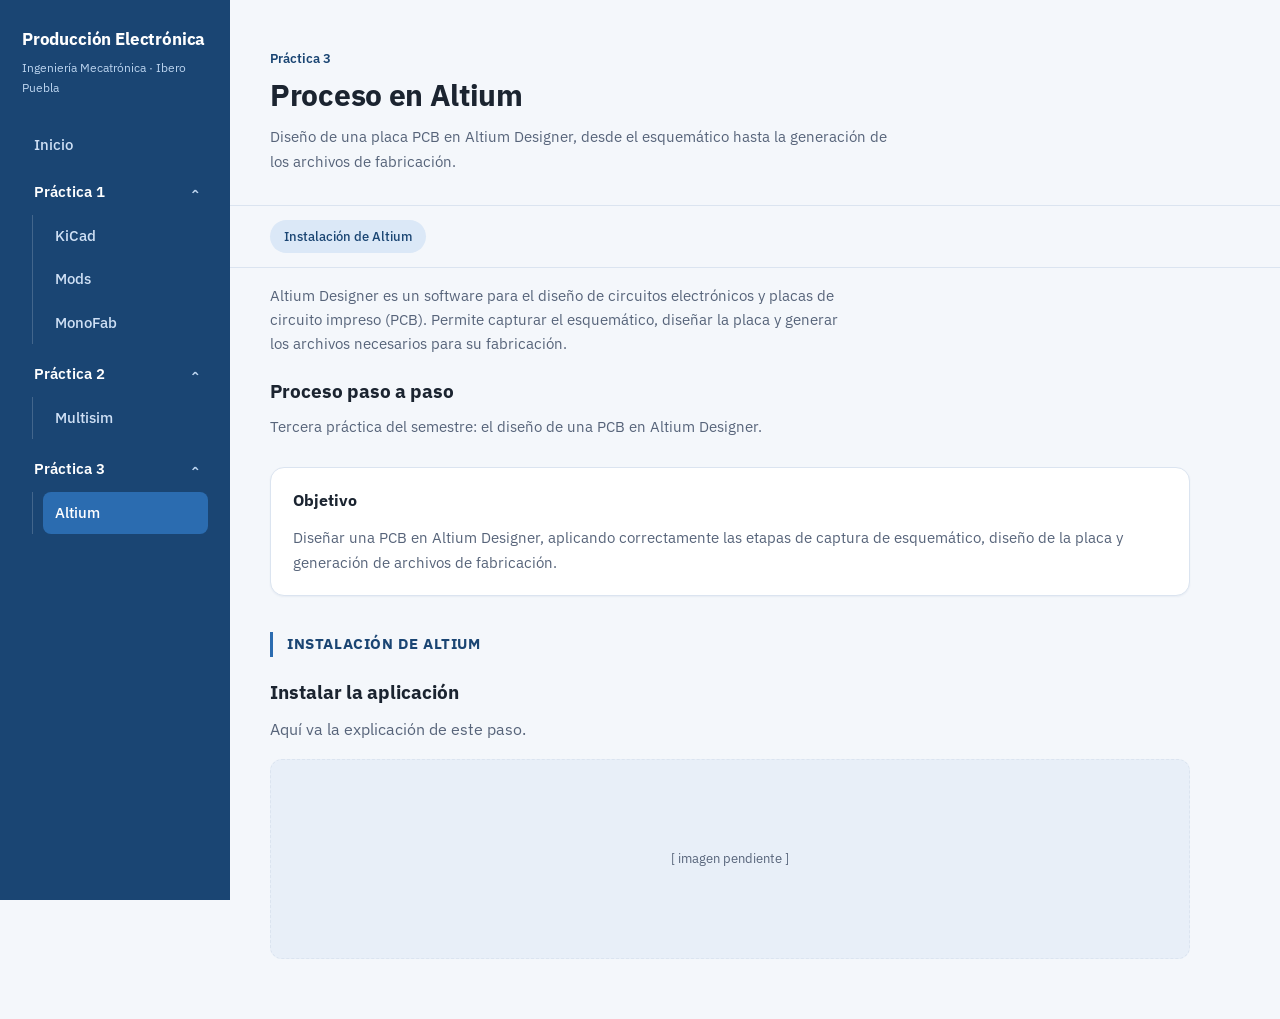
==== altium.html @ ebc39c63 "Add files via upload" ====
<!DOCTYPE html>
<html lang="es">
<head>
<meta charset="UTF-8">
<meta name="viewport" content="width=device-width, initial-scale=1.0">
<title>Altium — Producción Electrónica</title>
<link rel="preconnect" href="https://fonts.googleapis.com">
<link rel="preconnect" href="https://fonts.gstatic.com" crossorigin>
<link href="https://fonts.googleapis.com/css2?family=IBM+Plex+Sans:wght@400;500;600;700&display=swap" rel="stylesheet">
<link rel="stylesheet" href="styles.css">
</head>
<body>

<div class="site-shell">
  <aside class="sidebar">
    <a href="index.html" class="brand">Producción Electrónica</a>
    <span class="brand-sub">Ingeniería Mecatrónica · Ibero Puebla</span>
    <nav>
      <a href="index.html">Inicio</a>
      <details class="sidebar-group" open>
        <summary>Práctica 1</summary>
        <div class="sidebar-subnav">
          <a href="kicad.html">KiCad</a>
          <a href="mods.html">Mods</a>
          <a href="monofab.html">MonoFab</a>
        </div>
      </details>
      <details class="sidebar-group" open>
        <summary>Práctica 2</summary>
        <div class="sidebar-subnav">
          <a href="multisim.html">Multisim</a>
        </div>
      </details>
      <details class="sidebar-group" open>
        <summary>Práctica 3</summary>
        <div class="sidebar-subnav">
          <a href="altium.html" class="active">Altium</a>
        </div>
      </details>
    </nav>
  </aside>

  <div class="site-main">

<div class="tool-page-header">
  <div class="kicker">Práctica 3</div>
  <h1>Proceso en Altium</h1>
  <p>Diseño de una placa PCB en Altium Designer, desde el esquemático hasta la generación de los archivos de fabricación.</p>
</div>

<div class="page-toc">
  <a href="#grp-instalacion-altium">Instalación de Altium</a>
</div>

<div class="tool-page-body">

<p class="stage-intro">Altium Designer es un software para el diseño de circuitos electrónicos y placas de circuito impreso (PCB). Permite capturar el esquemático, diseñar la placa y generar los archivos necesarios para su fabricación.</p>

<div class="process-intro" style="margin-top:8px;">
  <h3>Proceso paso a paso</h3>
  <p>Tercera práctica del semestre: el diseño de una PCB en Altium Designer.</p>
</div>

<div class="ref-card" style="margin-bottom:30px;">
  <h4>Objetivo</h4>
  <p style="margin:0; color:var(--ink-dim); font-size:15px;">Diseñar una PCB en Altium Designer, aplicando correctamente las etapas de captura de esquemático, diseño de la placa y generación de archivos de fabricación.</p>
</div>

<h5 class="step-group-title" id="grp-instalacion-altium">Instalación de Altium</h5>
<ul class="step-list">
            <li id="step-altium-instalar">
              <div class="step-thumb">[ imagen pendiente ]</div>
              <div class="step-text">
                <strong>Instalar la aplicación</strong>
                <span>Aquí va la explicación de este paso.</span>
              </div>
            </li>
</ul>

</div>

  </div>
</div>

</body>
</html>
---- styles.css ----
:root{
    --bg:#f4f7fb;
    --bg-alt:#e8eff8;
    --surface:#ffffff;
    --ink:#1b2430;
    --ink-dim:#57647a;
    --accent:#2b6cb0;
    --accent-deep:#1a4573;
    --accent-dim:#dbe8f7;
    --on-accent:#f3f7fc;
    --border:#dbe4f0;
  }

  *{box-sizing:border-box;}
  html{scroll-behavior:smooth;}

  body{
    margin:0;
    background:var(--bg);
    color:var(--ink);
    font-family:'IBM Plex Sans', sans-serif;
    line-height:1.65;
    font-size:16px;
  }

  a{color:var(--accent);}

  .wrap{
    max-width:1440px;
    margin:0 auto;
    padding:0 24px;
  }

  /* ---------- NAV ---------- */
  header.topbar{
    position:sticky;
    top:0;
    z-index:20;
    background:rgba(26,69,115,0.96);
    backdrop-filter:blur(6px);
  }
  .nav-inner{
    max-width:1440px;
    margin:0 auto;
    padding:18px 24px;
    display:flex;
    align-items:center;
    justify-content:space-between;
    gap:20px;
    flex-wrap:wrap;
  }
  .brand{
    font-weight:600;
    font-size:16px;
    text-decoration:none;
    color:var(--on-accent);
    letter-spacing:-0.01em;
  }
  nav.links{
    display:flex;
    gap:26px;
  }
  nav.links a{
    font-size:14px;
    font-weight:500;
    text-decoration:none;
    color:#cfe0f5;
  }
  nav.links a:hover{color:#ffffff;}

  /* ---------- HERO ---------- */
  .hero{
    padding:72px 0 68px;
    text-align:center;
    background:linear-gradient(160deg, var(--accent-deep), var(--accent) 78%);
    color:var(--on-accent);
    position:relative;
    overflow:hidden;
  }
  .hero::after{
    content:"";
    position:absolute;
    inset:0;
    background-image:radial-gradient(rgba(255,255,255,0.10) 1.5px, transparent 1.5px);
    background-size:26px 26px;
    pointer-events:none;
  }
  .hero .wrap{position:relative;}
  .hero .kicker{
    font-size:13.5px;
    font-weight:600;
    letter-spacing:0.04em;
    color:#bcd8f4;
    margin-bottom:14px;
  }
  h1{
    font-size:clamp(30px,4.2vw,42px);
    font-weight:700;
    line-height:1.2;
    margin:0 0 18px;
    letter-spacing:-0.01em;
    color:var(--on-accent);
  }
  .hero p.lead{
    max-width:56ch;
    margin:0 auto 8px;
    color:#d9e8f8;
    font-size:16.5px;
  }

  /* ---------- SECTION SHELL ---------- */
  section{padding:56px 0;}
  section#materia{background:var(--bg);}
  section#trabajos{background:var(--bg-alt);}
  section#equipo{background:var(--bg);}
  section#ubicacion{background:var(--bg-alt);}

  .section-head{
    margin-bottom:30px;
  }
  .section-head h2{
    font-size:22px;
    font-weight:700;
    margin:0 0 8px;
    letter-spacing:-0.01em;
  }
  .section-head p{
    color:var(--ink-dim);
    margin:0;
    font-size:15px;
    max-width:60ch;
  }

  /* ---------- MATERIA ---------- */
  ul.topics{
    list-style:none;
    margin:0;padding:0;
    display:grid;
    grid-template-columns:1fr 1fr;
    gap:12px 24px;
  }
  ul.topics li{
    display:flex;
    gap:10px;
    font-size:15px;
    align-items:flex-start;
  }
  ul.topics li::before{
    content:"";
    width:6px;height:6px;
    border-radius:50%;
    margin-top:8px;
    background:var(--accent);
    flex:none;
  }
  .tools-row{
    display:flex;
    gap:8px;
    flex-wrap:wrap;
    margin-top:22px;
  }
  .tool-chip{
    font-size:13px;
    font-weight:500;
    color:var(--accent-deep);
    background:var(--accent-dim);
    border-radius:20px;
    padding:6px 14px;
  }

  /* ---------- TRABAJOS ---------- */
  .work-card{
    display:grid;
    grid-template-columns:220px 1fr;
    gap:24px;
    background:var(--surface);
    border:1px solid var(--border);
    border-top:3px solid var(--accent);
    border-radius:14px;
    padding:20px;
    margin-bottom:20px;
    align-items:center;
    box-shadow:0 1px 2px rgba(26,69,115,0.06);
  }
  .work-thumb{
    aspect-ratio:4/3;
    background:var(--accent-dim);
    border-radius:10px;
    display:flex;
    align-items:center;
    justify-content:center;
    color:var(--ink-dim);
    font-size:12.5px;
    text-align:center;
    padding:14px;
  }
  .work-thumb.has-img{
    padding:0;
    overflow:hidden;
  }
  .work-thumb.has-img img{
    width:100%;
    height:100%;
    object-fit:cover;
    display:block;
  }
  .work-body h3{
    font-size:17px;
    font-weight:600;
    margin:0 0 8px;
  }
  .work-body p{
    color:var(--ink-dim);
    margin:0 0 14px;
    font-size:14.5px;
  }
  .status-pill{
    display:inline-block;
    font-size:12px;
    font-weight:600;
    color:var(--accent);
    background:var(--accent-dim);
    border-radius:20px;
    padding:4px 12px;
    margin-bottom:12px;
  }
  .spec-list{
    display:grid;
    grid-template-columns:1fr 1fr;
    gap:6px 18px;
    font-size:13.5px;
    color:var(--ink-dim);
    padding:0;
    margin:0 0 12px;
    list-style:none;
  }
  .spec-list li strong{color:var(--ink); font-weight:600;}
  .next-note{
    font-size:13px;
    color:var(--ink-dim);
    font-style:italic;
  }

  /* ---------- PROCESO PASO A PASO ---------- */
  .process-intro{
    margin:44px 0 28px;
  }
  .process-intro h3{
    font-size:19px;
    font-weight:700;
    margin:0 0 8px;
  }
  .process-intro p{
    color:var(--ink-dim);
    font-size:14.5px;
    margin:0;
    max-width:64ch;
  }
  .ref-tables{
    display:grid;
    grid-template-columns:1fr 1fr;
    gap:20px;
    margin:0 0 44px;
  }
  .ref-card{
    background:var(--surface);
    border:1px solid var(--border);
    border-radius:14px;
    padding:20px 22px;
    box-shadow:0 1px 2px rgba(26,69,115,0.06);
  }
  .ref-card h4{
    font-size:15.5px;
    font-weight:700;
    margin:0 0 12px;
  }
  .ref-table{
    width:100%;
    border-collapse:collapse;
    font-size:13.5px;
  }
  .ref-table td{
    padding:7px 6px;
    border-bottom:1px solid var(--border);
    vertical-align:top;
  }
  .ref-table tr:last-child td{border-bottom:none;}
  .ref-table td:first-child{
    white-space:nowrap;
    width:1%;
    padding-right:14px;
  }
  .ref-table td:first-child kbd.key{margin:0 1px;}
  .ref-num{
    display:inline-block;
    min-width:1.8em;
    text-align:center;
    font-weight:700;
    color:var(--accent-deep);
    background:var(--accent-dim);
    border-radius:20px;
    padding:2px 8px;
    font-size:13px;
  }
  @media (max-width:700px){
    .ref-tables{grid-template-columns:1fr;}
  }
  .spec-strip{
    display:flex;
    gap:10px;
    flex-wrap:wrap;
    margin:18px 0 8px;
  }
  .spec-strip span{
    font-size:12.5px;
    font-weight:500;
    color:var(--accent-deep);
    background:var(--accent-dim);
    border-radius:20px;
    padding:5px 12px;
  }
  .stage{
    background:var(--surface);
    border:1px solid var(--border);
    border-radius:14px;
    margin-bottom:20px;
    box-shadow:0 1px 2px rgba(26,69,115,0.06);
    overflow:hidden;
  }

  /* ---------- ÍNDICE STICKY ---------- */
  .process-layout{
    display:flex;
    align-items:flex-start;
    gap:32px;
  }
  .process-toc{
    flex:0 0 232px;
    position:sticky;
    top:86px;
    max-height:calc(100vh - 106px);
    overflow-y:auto;
    display:flex;
    flex-direction:column;
    padding:18px 16px;
    background:var(--surface);
    border:1px solid var(--border);
    border-radius:12px;
    box-shadow:0 1px 2px rgba(26,69,115,0.06);
  }
  .process-toc-title{
    font-size:12px;
    font-weight:700;
    letter-spacing:0.06em;
    text-transform:uppercase;
    color:var(--ink-dim);
    margin-bottom:10px;
  }
  .process-toc a{
    text-decoration:none;
    font-size:13.5px;
    line-height:1.4;
    padding:6px 0;
    border-radius:6px;
  }
  .process-toc a.toc-stage{
    color:var(--accent-deep);
    font-weight:700;
    margin-top:10px;
  }
  .process-toc a.toc-stage:first-child{margin-top:0;}
  .process-toc a.toc-sub{
    color:var(--ink-dim);
    padding-left:14px;
    border-left:2px solid var(--border);
    font-weight:500;
  }
  .process-toc a.toc-sub:hover,
  .process-toc a.toc-stage:hover{
    color:var(--accent);
  }
  .process-main{
    flex:1;
    min-width:0;
  }
  .step-group-title{scroll-margin-top:86px;}
  .stage-summary{scroll-margin-top:86px;}
  @media (max-width:980px){
    .process-layout{flex-direction:column;}
    .process-toc{
      position:static;
      width:100%;
      flex:none;
      max-height:none;
      flex-direction:row;
      flex-wrap:wrap;
      gap:4px 14px;
      align-items:center;
    }
    .process-toc-title{width:100%;}
    .process-toc a.toc-sub{
      border-left:none;
      padding-left:0;
    }
  }
  .stage-summary{
    list-style:none;
    cursor:pointer;
    display:flex;
    align-items:center;
    gap:18px;
    padding:28px 30px;
  }
  .stage-summary::-webkit-details-marker{display:none;}
  .stage-intro{
    color:var(--ink-dim);
    font-size:14.5px;
    margin:0 0 20px;
    max-width:64ch;
  }
  .stage-intro a{
    color:var(--accent-deep);
    font-weight:500;
  }
  .stage-num{
    flex:none;
    width:48px;height:48px;
    border-radius:50%;
    background:var(--accent);
    color:var(--on-accent);
    font-weight:700;
    font-size:19px;
    display:flex;align-items:center;justify-content:center;
  }
  .stage-summary h4{
    font-size:30px;
    font-weight:700;
    margin:0;
    flex:1;
  }
  .stage-chevron{
    flex:none;
    font-size:24px;
    color:var(--accent);
    transform:rotate(90deg);
    transition:transform .18s ease;
  }
  .stage[open] .stage-chevron{transform:rotate(-90deg);}
  .stage-body{
    padding:0 30px 30px;
    border-top:1px solid var(--border);
    padding-top:26px;
  }
  .step-list{
    list-style:none;
    margin:0;padding:0;
    display:flex;
    flex-direction:column;
    gap:40px;
  }
  .step-list li{
    display:flex;
    flex-direction:column;
    gap:18px;
  }
  .step-list li .step-thumb{order:2;}
  .step-list li .step-text{order:1;}
  .step-thumb{
    background:var(--bg-alt);
    border:1px dashed var(--border);
    border-radius:12px;
    display:flex;
    align-items:center;
    justify-content:center;
    color:var(--ink-dim);
    font-size:13px;
    text-align:center;
    padding:24px;
    line-height:1.3;
    min-height:200px;
  }
  .step-thumb.has-img{
    border-style:solid;
    background:#fff;
    padding:0;
    overflow:hidden;
  }
  .step-thumb.has-img a{
    display:block;
    width:100%;
  }
  .step-thumb.has-img img{
    width:100%;
    height:auto;
    max-height:min(900px, 85vh);
    object-fit:contain;
    display:block;
    margin:0 auto;
    background:#fff;
  }
  .step-text{
    max-width:78ch;
  }
  .step-link-callout{
    display:inline-block;
    margin-bottom:14px;
    padding:12px 18px;
    background:var(--accent-dim);
    border:1px solid var(--accent);
    border-radius:8px;
    color:var(--accent-deep);
    font-weight:600;
    font-size:15px;
    text-decoration:none;
    word-break:break-word;
  }
  .step-link-callout:hover{
    background:var(--accent);
    color:#fff;
  }
  kbd.key{
    display:inline-block;
    min-width:20px;
    padding:2px 7px;
    margin:0 1px;
    background:var(--surface);
    border:1px solid var(--accent);
    border-bottom:2px solid var(--accent);
    border-radius:5px;
    color:var(--accent-deep);
    font-family:'IBM Plex Sans', sans-serif;
    font-weight:600;
    font-size:13px;
    text-align:center;
    line-height:1.6;
  }
  .step-text strong{
    display:block;
    font-size:19px;
    font-weight:700;
    margin-bottom:8px;
  }
  .step-text span{
    font-size:15.5px;
    color:var(--ink-dim);
    line-height:1.6;
    display:block;
  }
  .step-text span + span{
    margin-top:10px;
  }
  .step-group-title{
    font-size:15px;
    font-weight:700;
    color:var(--accent-deep);
    text-transform:uppercase;
    letter-spacing:0.04em;
    margin:0 0 20px;
    padding-left:14px;
    border-left:3px solid var(--accent);
  }
  .step-group-title:not(:first-child){
    margin-top:36px;
  }
  .step-list li.pair{
    display:flex;
    flex-direction:column;
    gap:18px;
  }
  .step-list li.pair .step-text{order:1;}
  .step-list li.pair .step-thumb-row{order:2;}
  .step-thumb-row{
    display:flex;
    flex-direction:column;
    gap:16px;
  }
  .step-thumb-row .step-thumb{
    flex:1;
    min-height:280px;
  }

  /* ---------- ACORDEÓN DE PRÁCTICAS ---------- */
  .accordion{
    background:var(--surface);
    border:1px solid var(--border);
    border-top:3px solid var(--accent);
    border-radius:14px;
    margin-bottom:18px;
    box-shadow:0 1px 2px rgba(26,69,115,0.06);
  }
  .accordion summary{
    list-style:none;
    cursor:pointer;
    padding:20px 24px;
    display:flex;
    align-items:center;
    justify-content:space-between;
    gap:16px;
  }
  .accordion summary::-webkit-details-marker{display:none;}
  .accordion-title{
    display:flex;
    align-items:center;
    gap:14px;
    flex-wrap:wrap;
  }
  .accordion-title h3{
    font-size:17px;
    font-weight:600;
    margin:0;
  }
  .accordion-chevron{
    flex:none;
    font-size:20px;
    color:var(--accent);
    transform:rotate(90deg);
    transition:transform .18s ease;
  }
  .accordion[open] .accordion-chevron{transform:rotate(-90deg);}
  .accordion-body{
    padding:0 24px 26px;
  }
  .accordion-body .work-thumb{
    margin-bottom:18px;
  }

  /* ---------- EQUIPO ---------- */
  .team-grid{
    display:grid;
    grid-template-columns:1fr 1fr;
    gap:20px;
  }
  .person{
    background:var(--surface);
    border:1px solid var(--border);
    border-radius:14px;
    padding:22px;
    text-align:center;
    box-shadow:0 1px 2px rgba(26,69,115,0.06);
  }
  .avatar{
    width:64px;height:64px;
    border-radius:50%;
    background:var(--accent);
    display:flex;align-items:center;justify-content:center;
    font-size:18px;
    font-weight:600;
    color:var(--on-accent);
    margin:0 auto 14px;
  }
  .person h3{
    font-size:16px;
    font-weight:600;
    margin:0 0 6px;
  }
  .person a{
    font-size:13.5px;
    text-decoration:none;
    color:var(--accent-deep);
    font-weight:500;
  }
  .person a:hover{text-decoration:underline;}
  .person-role{
    display:block;
    margin-top:6px;
    font-size:13px;
    color:var(--ink-dim);
  }

  /* ---------- UBICACIÓN ---------- */
  .map-frame{
    border:1px solid var(--border);
    border-top:3px solid var(--accent);
    border-radius:14px;
    overflow:hidden;
    box-shadow:0 1px 2px rgba(26,69,115,0.06);
  }
  .map-frame iframe{
    width:100%;
    height:320px;
    border:0;
    display:block;
  }
  .loc-caption{
    margin-top:12px;
    font-size:13.5px;
    color:var(--ink-dim);
  }

  footer{
    padding:28px 0 36px;
    text-align:center;
    font-size:13px;
    color:var(--on-accent);
    background:var(--accent-deep);
  }

  @media (max-width: 680px){
    .work-card{grid-template-columns:1fr;}
    ul.topics{grid-template-columns:1fr;}
    .team-grid{grid-template-columns:1fr;}
    nav.links{gap:16px;}
    .spec-list{grid-template-columns:1fr;}
  }

  @media (prefers-reduced-motion: reduce){
    html{scroll-behavior:auto;}
  }


  /* ---------- SIDEBAR (menú lateral por página) ---------- */
  .site-shell{
    display:flex;
    align-items:flex-start;
    min-height:100vh;
  }
  .sidebar{
    width:230px;
    flex:none;
    background:var(--accent-deep);
    color:#eaf1fb;
    padding:28px 22px;
    position:sticky;
    top:0;
    height:100vh;
    overflow-y:auto;
  }
  .sidebar .brand{
    display:block;
    font-weight:700;
    font-size:17px;
    color:#fff;
    text-decoration:none;
    margin-bottom:8px;
    letter-spacing:-0.01em;
    line-height:1.3;
  }
  .sidebar .brand-sub{
    display:block;
    font-size:12px;
    color:#bcd4ef;
    margin-bottom:26px;
  }
  .sidebar nav{
    display:flex;
    flex-direction:column;
    gap:3px;
  }
  .sidebar nav a{
    color:#cfe0f5;
    text-decoration:none;
    font-size:14.5px;
    font-weight:500;
    padding:9px 12px;
    border-radius:8px;
  }
  .sidebar nav a:hover{background:rgba(255,255,255,0.08); color:#fff;}
  .sidebar nav a.active{background:var(--accent); color:#fff;}
  .sidebar-group{
    margin-top:2px;
  }
  .sidebar-group summary{
    list-style:none;
    cursor:pointer;
    display:flex;
    align-items:center;
    justify-content:space-between;
    font-size:14.5px;
    font-weight:600;
    color:#fff;
    padding:9px 12px;
    border-radius:8px;
  }
  .sidebar-group summary::-webkit-details-marker{display:none;}
  .sidebar-group summary:hover{background:rgba(255,255,255,0.08);}
  .sidebar-group summary::after{
    content:"›";
    transform:rotate(90deg);
    transition:transform .15s ease;
    color:#bcd4ef;
  }
  .sidebar-group[open] summary::after{transform:rotate(-90deg);}
  .sidebar-subnav{
    display:flex;
    flex-direction:column;
    gap:2px;
    margin:2px 0 4px 10px;
    padding-left:10px;
    border-left:1px solid rgba(255,255,255,0.18);
  }
  .sidebar-subnav a{
    color:#cfe0f5;
    text-decoration:none;
    font-size:13.5px;
    font-weight:500;
    padding:7px 10px;
    border-radius:8px;
  }
  .sidebar-subnav a:hover{background:rgba(255,255,255,0.08); color:#fff;}
  .sidebar-subnav a.active{background:var(--accent); color:#fff;}
  .sidebar-group-disabled{
    font-size:14.5px;
    font-weight:600;
    color:#7f9ec3;
    padding:9px 12px;
  }
  .site-main{
    flex:1;
    min-width:0;
  }
  .tool-page-header{
    padding:48px 40px 6px;
    border-bottom:1px solid var(--border);
  }
  .tool-page-header .kicker{
    font-size:13px;
    font-weight:600;
    color:var(--accent-deep);
    margin-bottom:8px;
  }
  .tool-page-header h1{
    font-size:30px;
    margin:0 0 12px;
    letter-spacing:-0.01em;
    color:var(--ink);
  }
  .tool-page-header p{
    color:var(--ink-dim);
    font-size:15px;
    max-width:70ch;
    margin:0 0 24px;
  }
  .page-toc{
    position:-webkit-sticky;
    position:sticky;
    top:0;
    z-index:5;
    display:flex;
    flex-wrap:wrap;
    gap:8px;
    margin:0 0 8px;
    padding:14px 40px;
    background:var(--bg);
    border-bottom:1px solid var(--border);
  }
  .page-toc a{
    font-size:13px;
    font-weight:500;
    color:var(--accent-deep);
    background:var(--accent-dim);
    border-radius:20px;
    padding:6px 14px;
    text-decoration:none;
  }
  .page-toc a:hover{background:var(--accent); color:#fff;}
  .tool-page-body{
    padding:8px 40px 60px;
    max-width:1000px;
  }
  @media (max-width:900px){
    .site-shell{flex-direction:column;}
    .sidebar{
      width:100%;
      height:auto;
      position:static;
      padding:16px 20px;
    }
    .sidebar nav{flex-direction:row; flex-wrap:wrap;}
    .tool-page-header{padding:28px 20px 6px;}
    .tool-page-body{padding:8px 20px 40px;}
    .page-toc{margin:0 0 8px; padding:12px 20px;}
  }
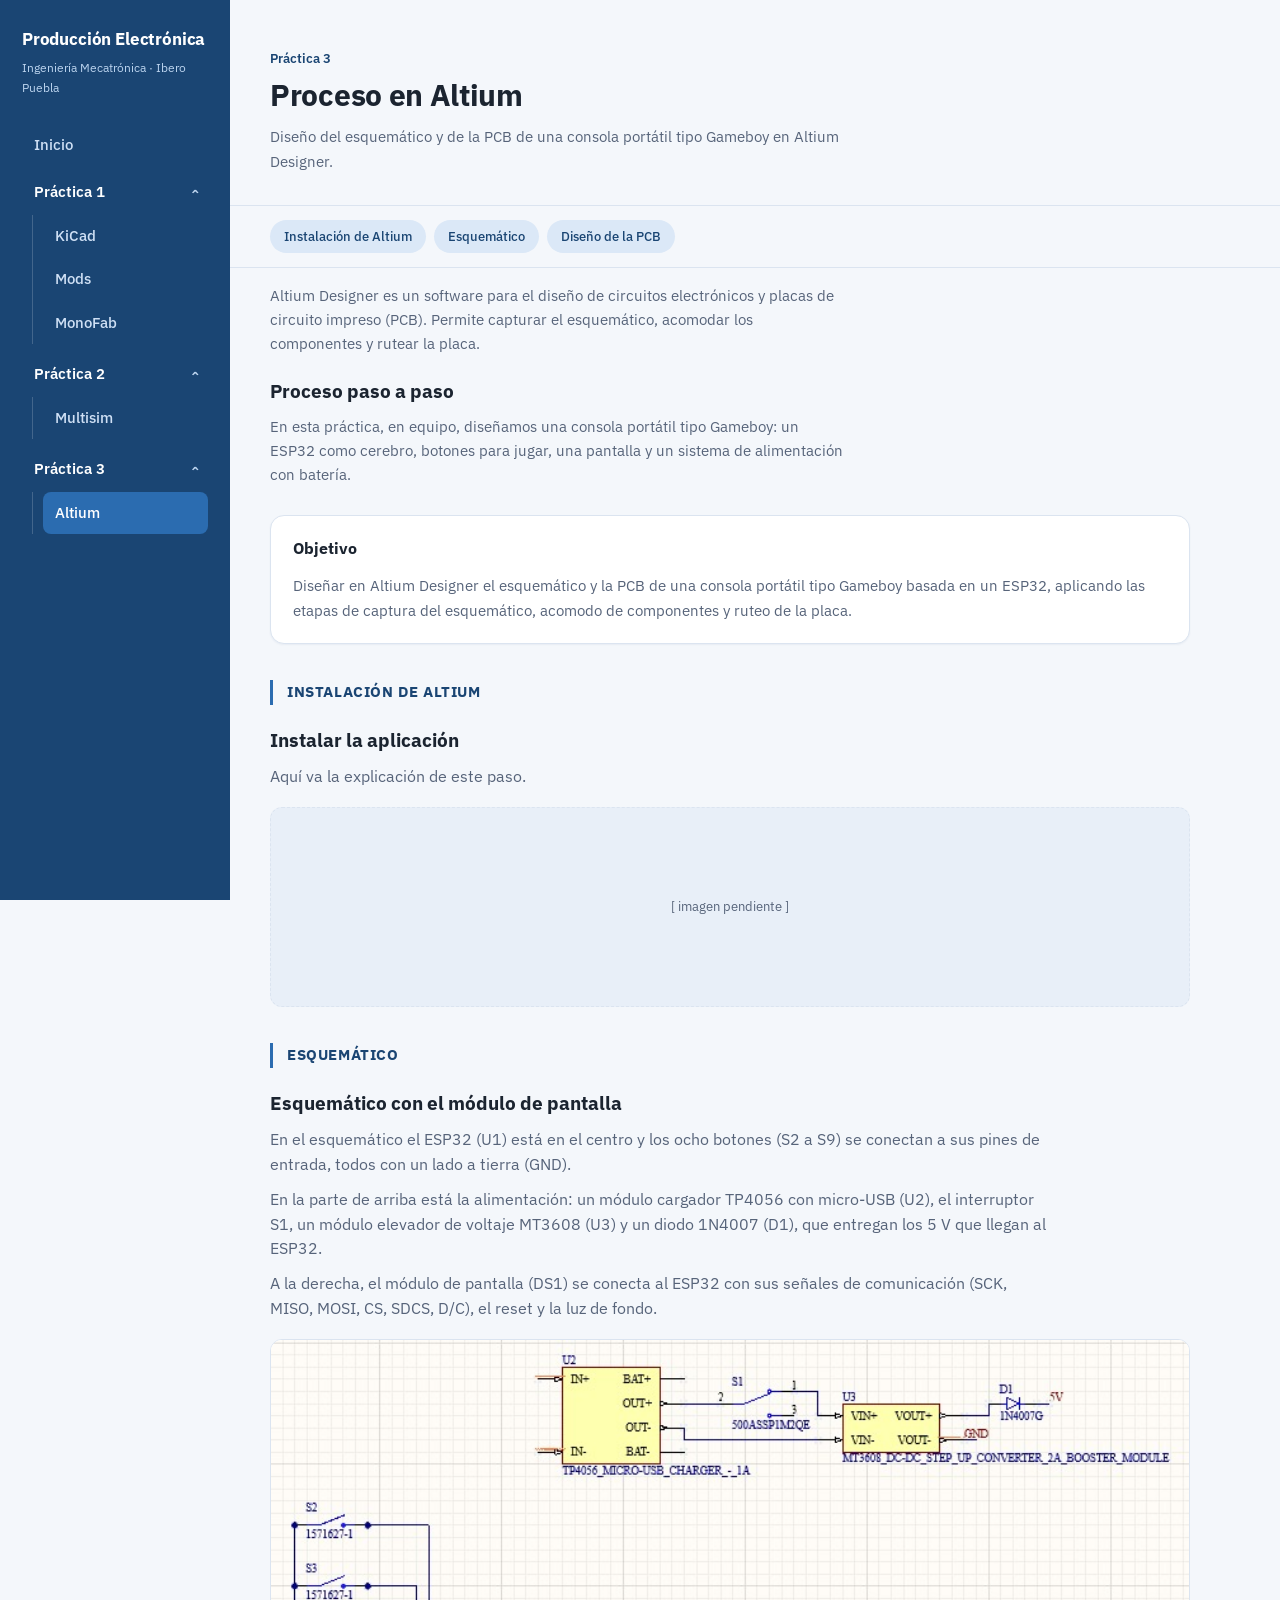
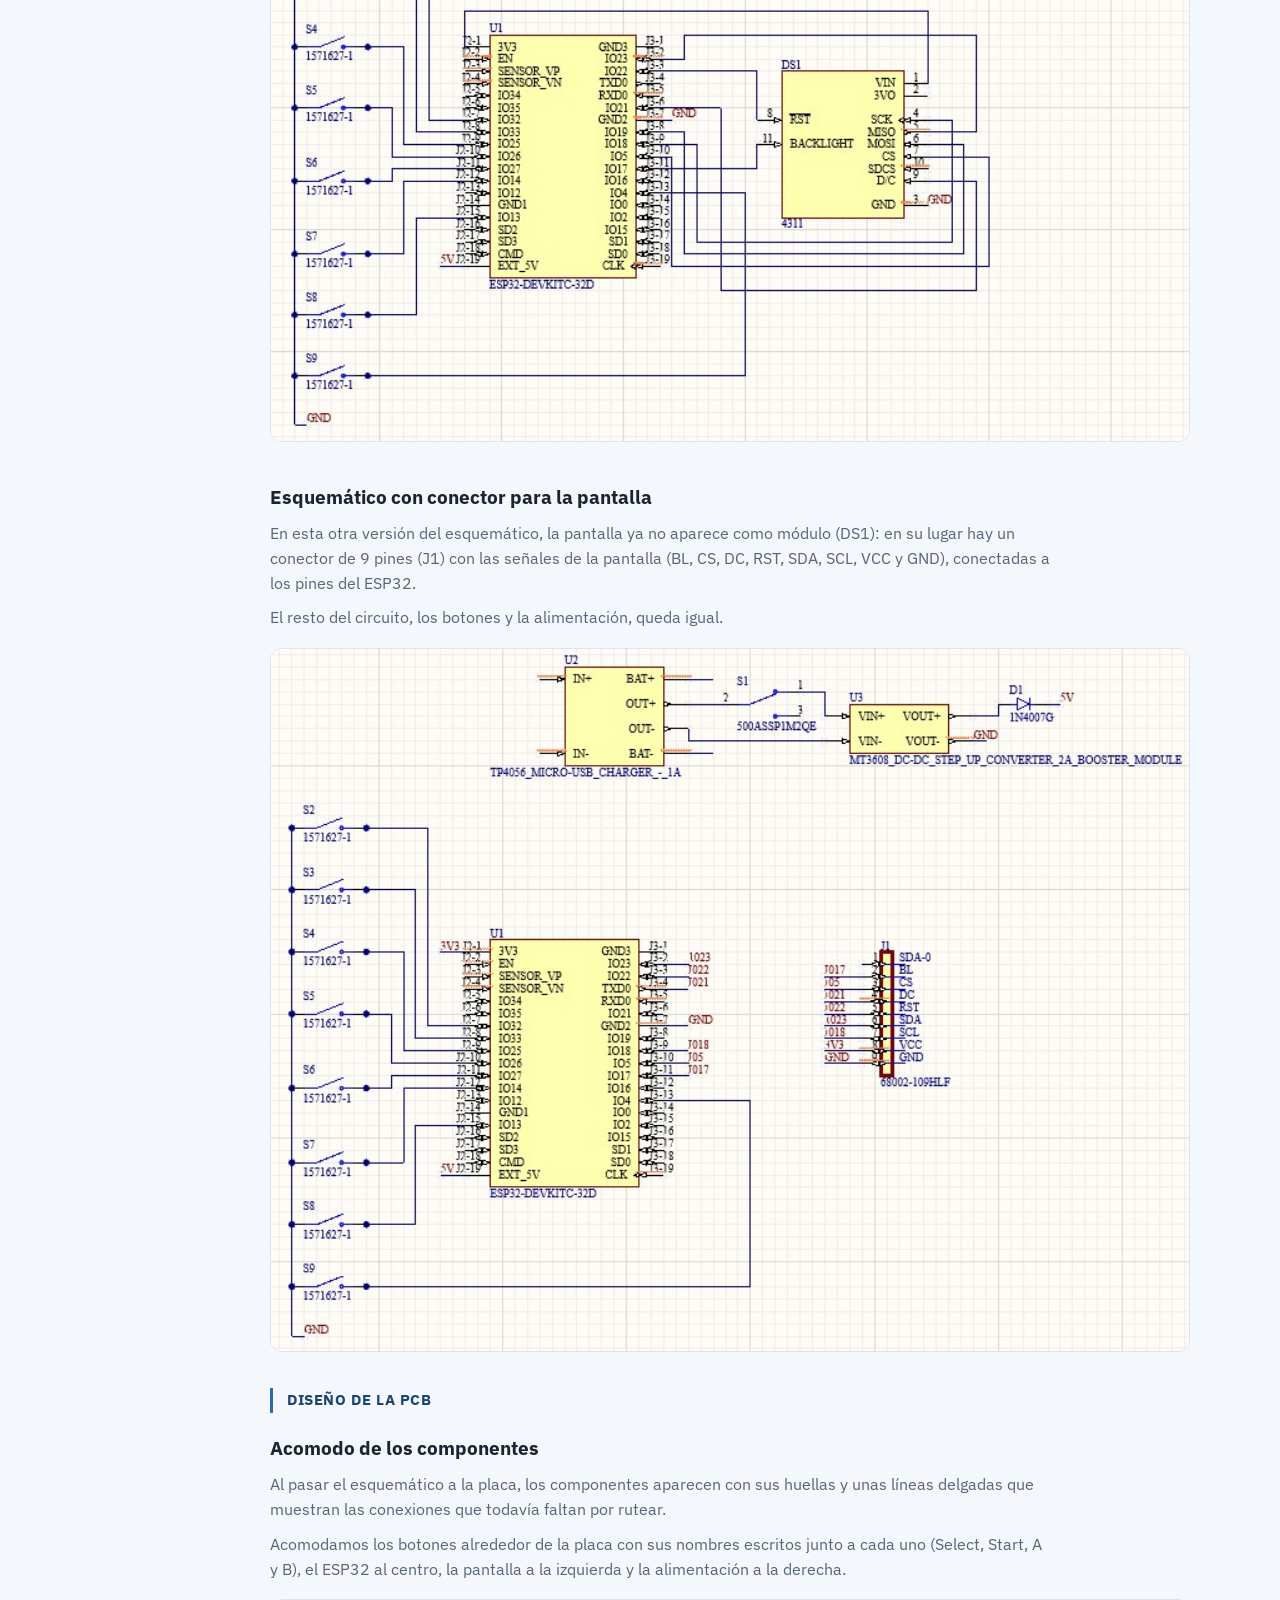
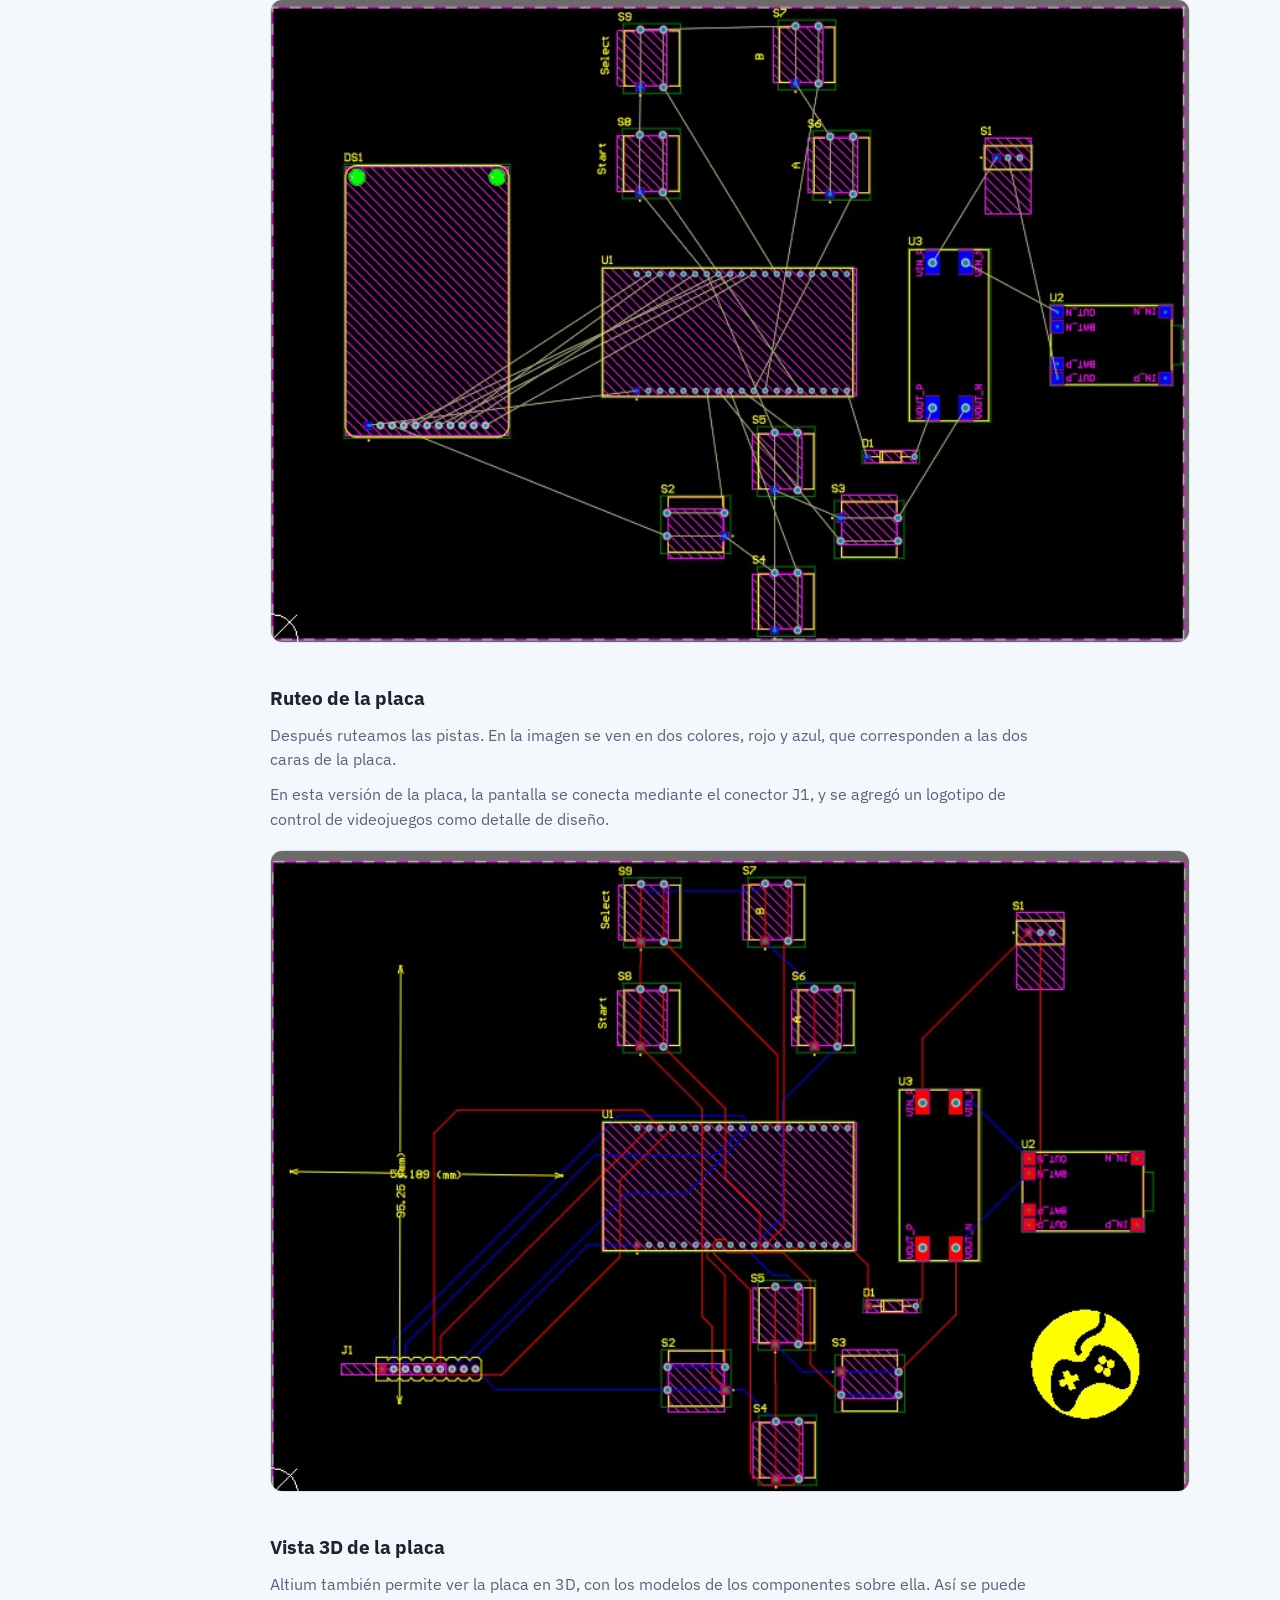
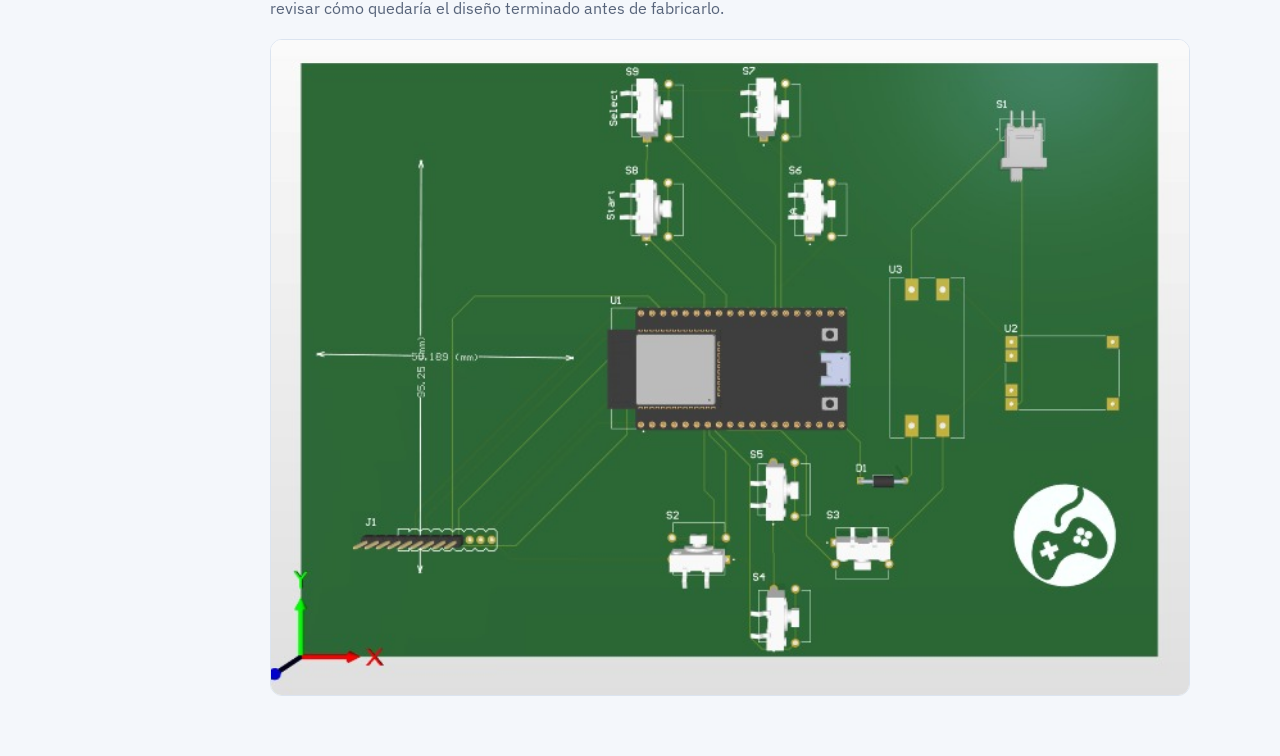
==== commit 477fe0d9: "Update altium.html" ====
--- a/altium.html
+++ b/altium.html
@@ -45,25 +45,27 @@
 <div class="tool-page-header">
   <div class="kicker">Práctica 3</div>
   <h1>Proceso en Altium</h1>
-  <p>Diseño de una placa PCB en Altium Designer, desde el esquemático hasta la generación de los archivos de fabricación.</p>
+  <p>Diseño del esquemático y de la PCB de una consola portátil tipo Gameboy en Altium Designer.</p>
 </div>
 
 <div class="page-toc">
   <a href="#grp-instalacion-altium">Instalación de Altium</a>
+  <a href="#grp-altium-esquematico">Esquemático</a>
+  <a href="#grp-altium-pcb">Diseño de la PCB</a>
 </div>
 
 <div class="tool-page-body">
 
-<p class="stage-intro">Altium Designer es un software para el diseño de circuitos electrónicos y placas de circuito impreso (PCB). Permite capturar el esquemático, diseñar la placa y generar los archivos necesarios para su fabricación.</p>
+<p class="stage-intro">Altium Designer es un software para el diseño de circuitos electrónicos y placas de circuito impreso (PCB). Permite capturar el esquemático, acomodar los componentes y rutear la placa.</p>
 
 <div class="process-intro" style="margin-top:8px;">
   <h3>Proceso paso a paso</h3>
-  <p>Tercera práctica del semestre: el diseño de una PCB en Altium Designer.</p>
+  <p>En esta práctica, en equipo, diseñamos una consola portátil tipo Gameboy: un ESP32 como cerebro, botones para jugar, una pantalla y un sistema de alimentación con batería.</p>
 </div>
 
 <div class="ref-card" style="margin-bottom:30px;">
   <h4>Objetivo</h4>
-  <p style="margin:0; color:var(--ink-dim); font-size:15px;">Diseñar una PCB en Altium Designer, aplicando correctamente las etapas de captura de esquemático, diseño de la placa y generación de archivos de fabricación.</p>
+  <p style="margin:0; color:var(--ink-dim); font-size:15px;">Diseñar en Altium Designer el esquemático y la PCB de una consola portátil tipo Gameboy basada en un ESP32, aplicando las etapas de captura del esquemático, acomodo de componentes y ruteo de la placa.</p>
 </div>
 
 <h5 class="step-group-title" id="grp-instalacion-altium">Instalación de Altium</h5>
@@ -77,6 +79,54 @@
             </li>
 </ul>
 
+<h5 class="step-group-title" id="grp-altium-esquematico">Esquemático</h5>
+<ul class="step-list">
+            <li id="step-altium-esquematico-pantalla">
+              <div class="step-thumb has-img"><a href="images/altium-esquematico-pantalla.jpeg" target="_blank"><img src="images/altium-esquematico-pantalla.jpeg" alt="Esquemático en Altium con el ESP32, los botones, el sistema de alimentación y el módulo de pantalla DS1"></a></div>
+              <div class="step-text">
+                <strong>Esquemático con el módulo de pantalla</strong>
+                <span>En el esquemático el ESP32 (U1) está en el centro y los ocho botones (S2 a S9) se conectan a sus pines de entrada, todos con un lado a tierra (GND).</span>
+                <span>En la parte de arriba está la alimentación: un módulo cargador TP4056 con micro-USB (U2), el interruptor S1, un módulo elevador de voltaje MT3608 (U3) y un diodo 1N4007 (D1), que entregan los 5 V que llegan al ESP32.</span>
+                <span>A la derecha, el módulo de pantalla (DS1) se conecta al ESP32 con sus señales de comunicación (SCK, MISO, MOSI, CS, SDCS, D/C), el reset y la luz de fondo.</span>
+              </div>
+            </li>
+            <li id="step-altium-esquematico-conector">
+              <div class="step-thumb has-img"><a href="images/altium-esquematico-conector.jpeg" target="_blank"><img src="images/altium-esquematico-conector.jpeg" alt="Esquemático en Altium donde la pantalla se conecta mediante el conector J1 de 9 pines"></a></div>
+              <div class="step-text">
+                <strong>Esquemático con conector para la pantalla</strong>
+                <span>En esta otra versión del esquemático, la pantalla ya no aparece como módulo (DS1): en su lugar hay un conector de 9 pines (J1) con las señales de la pantalla (BL, CS, DC, RST, SDA, SCL, VCC y GND), conectadas a los pines del ESP32.</span>
+                <span>El resto del circuito, los botones y la alimentación, queda igual.</span>
+              </div>
+            </li>
+</ul>
+
+<h5 class="step-group-title" id="grp-altium-pcb">Diseño de la PCB</h5>
+<ul class="step-list">
+            <li id="step-altium-pcb-sin-rutear">
+              <div class="step-thumb has-img"><a href="images/altium-pcb-sin-rutear.jpeg" target="_blank"><img src="images/altium-pcb-sin-rutear.jpeg" alt="Editor de PCB de Altium con los componentes acomodados y las conexiones pendientes por rutear"></a></div>
+              <div class="step-text">
+                <strong>Acomodo de los componentes</strong>
+                <span>Al pasar el esquemático a la placa, los componentes aparecen con sus huellas y unas líneas delgadas que muestran las conexiones que todavía faltan por rutear.</span>
+                <span>Acomodamos los botones alrededor de la placa con sus nombres escritos junto a cada uno (Select, Start, A y B), el ESP32 al centro, la pantalla a la izquierda y la alimentación a la derecha.</span>
+              </div>
+            </li>
+            <li id="step-altium-pcb-ruteada">
+              <div class="step-thumb has-img"><a href="images/altium-pcb-ruteada.jpeg" target="_blank"><img src="images/altium-pcb-ruteada.jpeg" alt="PCB ruteada en Altium con pistas en rojo y azul, el conector J1 y un logotipo de control de videojuegos"></a></div>
+              <div class="step-text">
+                <strong>Ruteo de la placa</strong>
+                <span>Después ruteamos las pistas. En la imagen se ven en dos colores, rojo y azul, que corresponden a las dos caras de la placa.</span>
+                <span>En esta versión de la placa, la pantalla se conecta mediante el conector J1, y se agregó un logotipo de control de videojuegos como detalle de diseño.</span>
+              </div>
+            </li>
+            <li id="step-altium-pcb-3d">
+              <div class="step-thumb has-img"><a href="images/altium-pcb-3d.jpeg" target="_blank"><img src="images/altium-pcb-3d.jpeg" alt="Vista 3D de la PCB de la consola con el ESP32, los botones, el conector J1 y el logotipo"></a></div>
+              <div class="step-text">
+                <strong>Vista 3D de la placa</strong>
+                <span>Altium también permite ver la placa en 3D, con los modelos de los componentes sobre ella. Así se puede revisar cómo quedaría el diseño terminado antes de fabricarlo.</span>
+              </div>
+            </li>
+</ul>
+
 </div>
 
   </div>
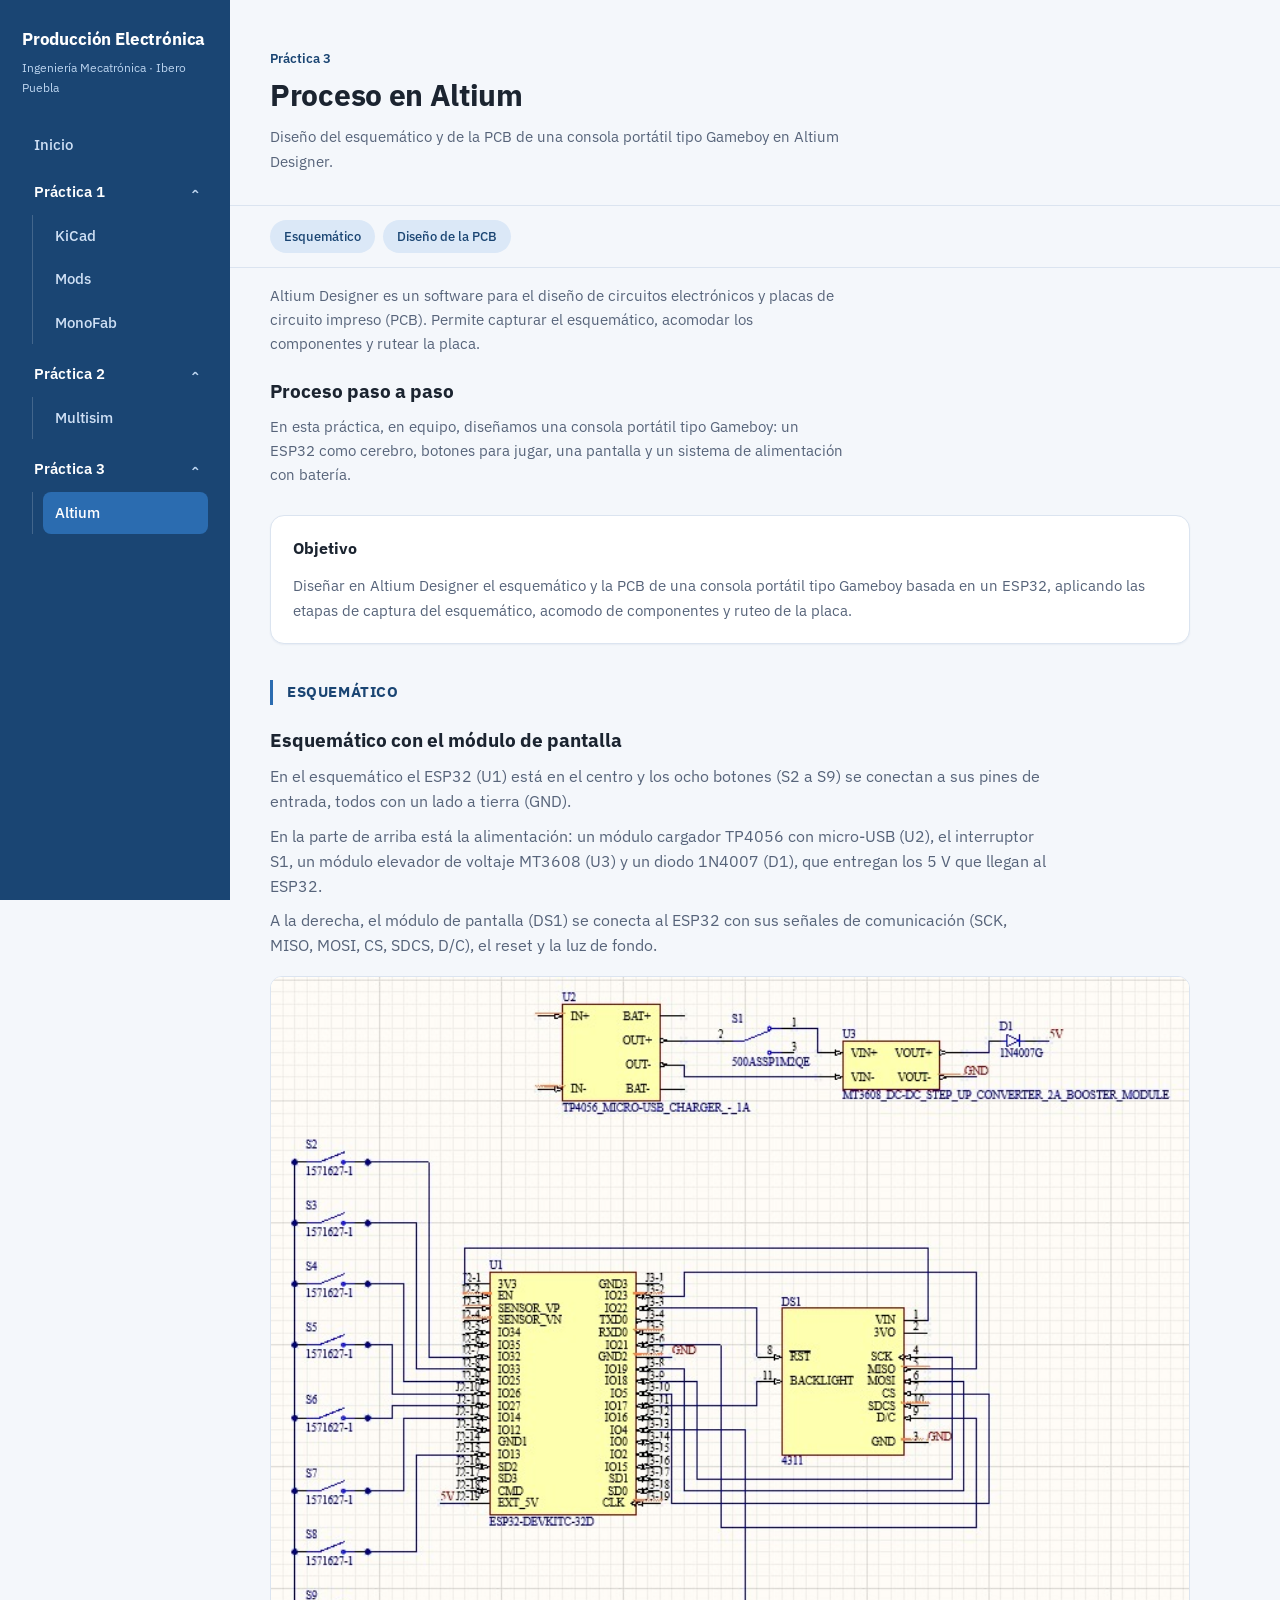
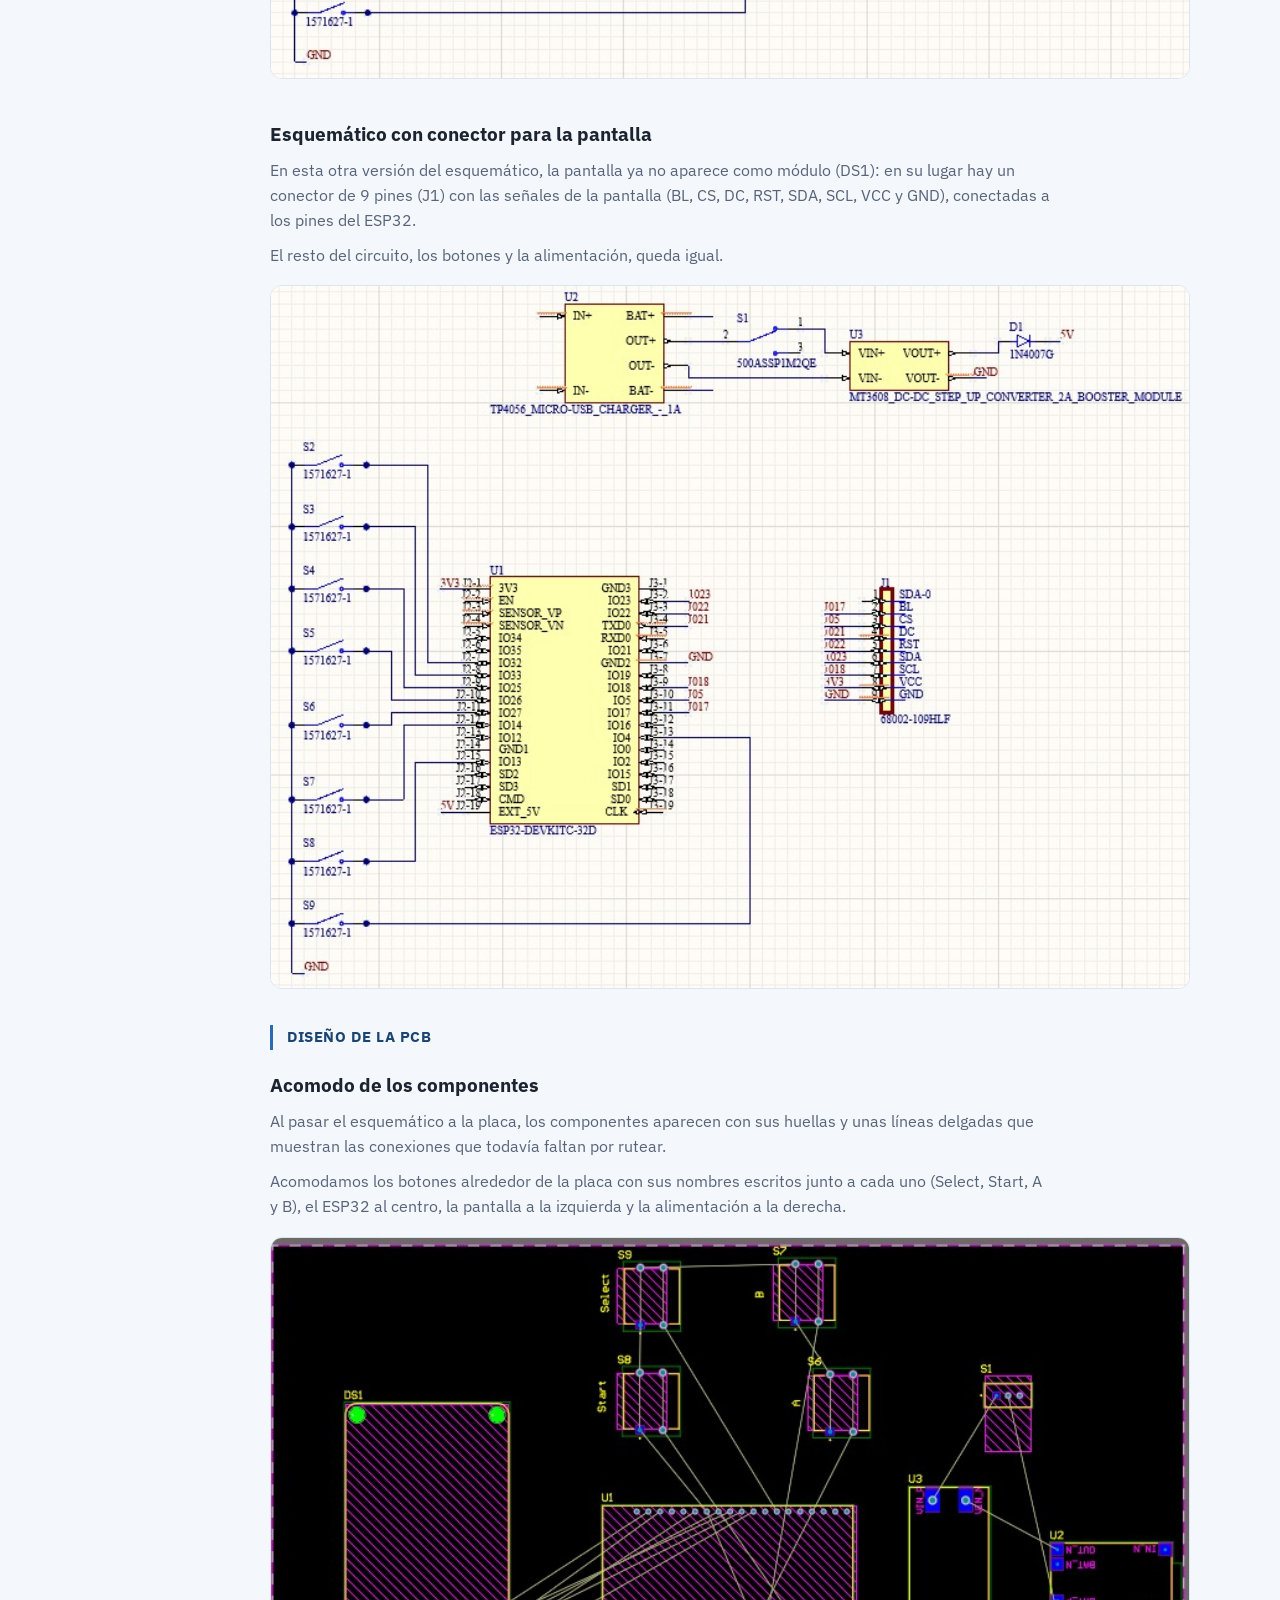
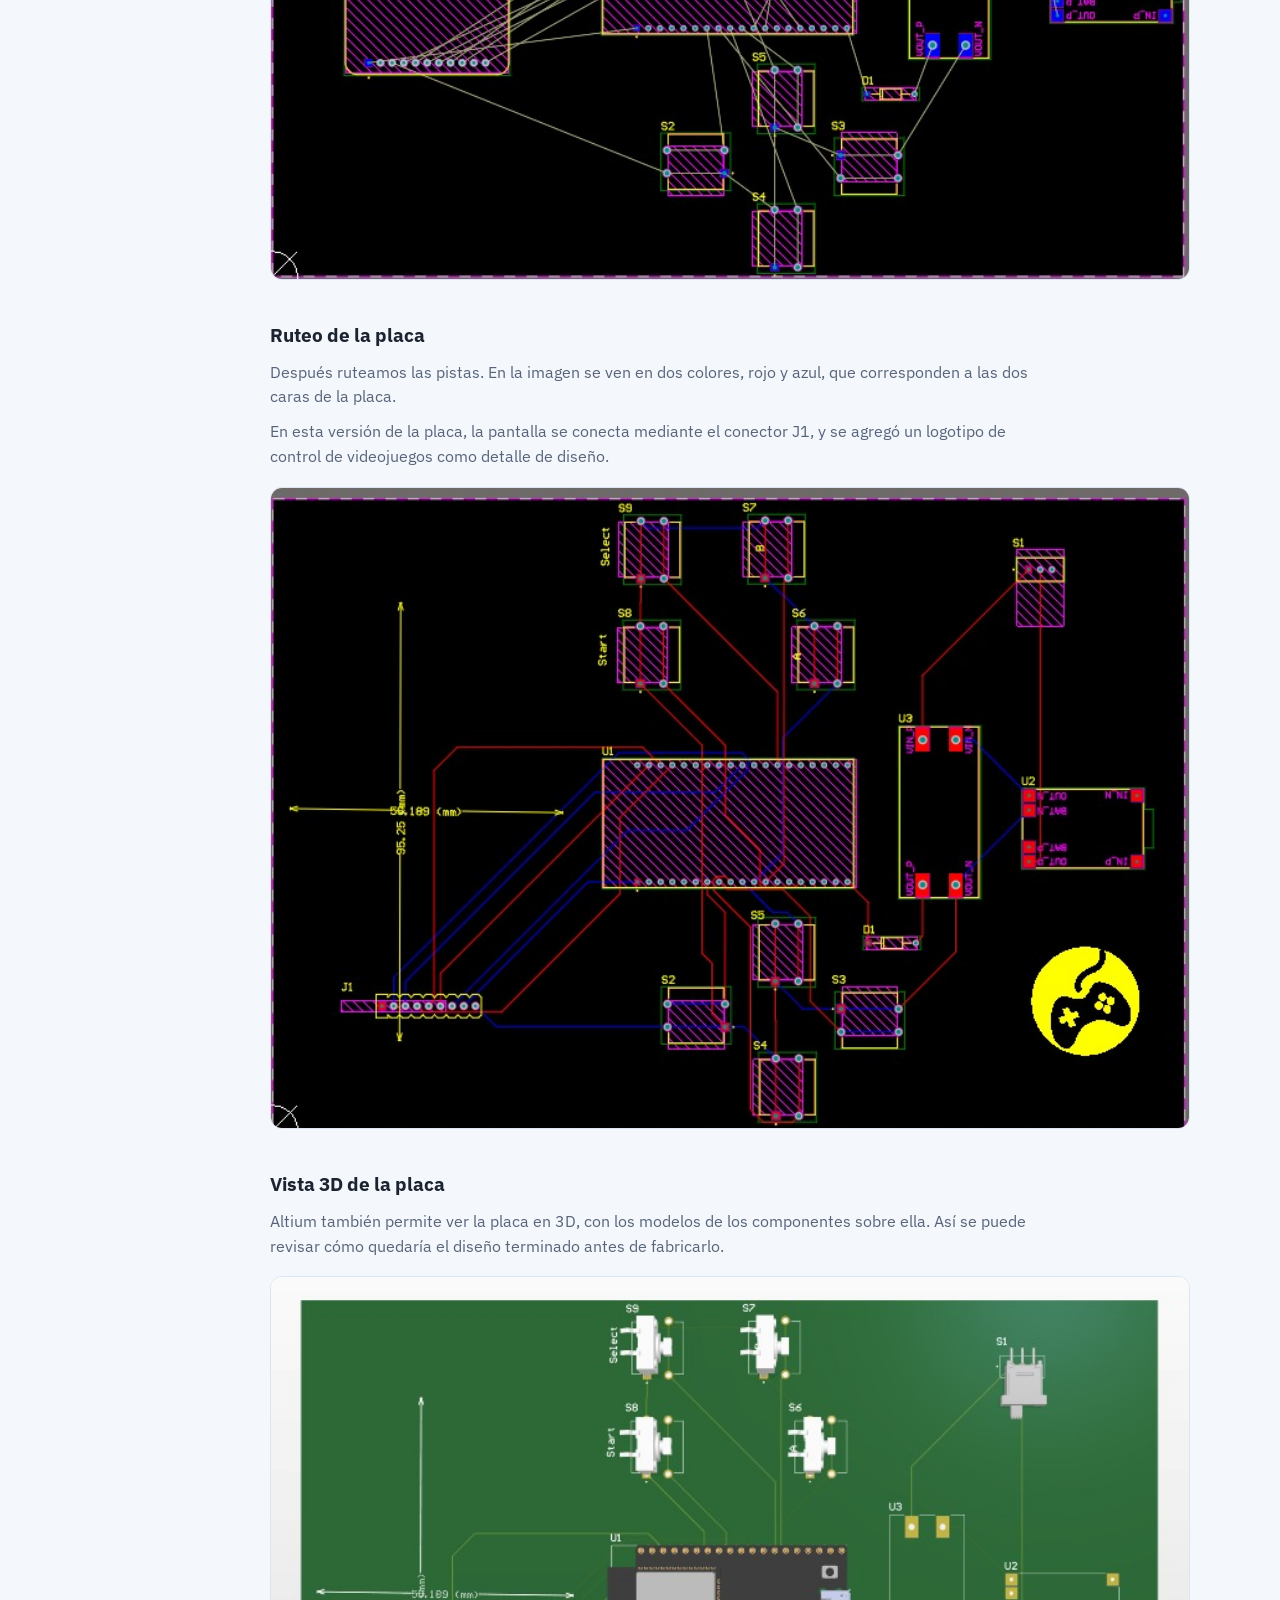
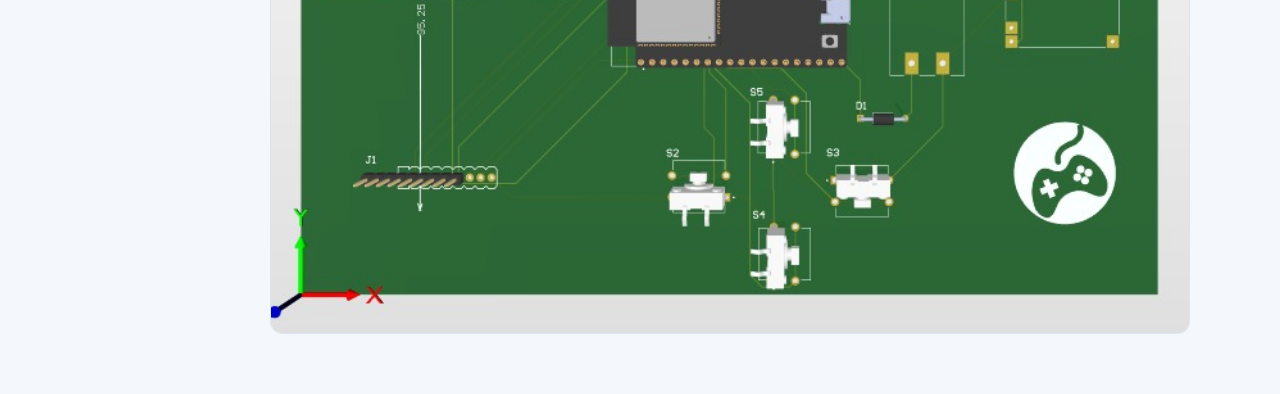
==== commit cc661066: "Remove Altium installation section Removed the installation section for Altium from the document." ====
--- a/altium.html
+++ b/altium.html
@@ -49,7 +49,6 @@
 </div>
 
 <div class="page-toc">
-  <a href="#grp-instalacion-altium">Instalación de Altium</a>
   <a href="#grp-altium-esquematico">Esquemático</a>
   <a href="#grp-altium-pcb">Diseño de la PCB</a>
 </div>
@@ -67,17 +66,6 @@
   <h4>Objetivo</h4>
   <p style="margin:0; color:var(--ink-dim); font-size:15px;">Diseñar en Altium Designer el esquemático y la PCB de una consola portátil tipo Gameboy basada en un ESP32, aplicando las etapas de captura del esquemático, acomodo de componentes y ruteo de la placa.</p>
 </div>
-
-<h5 class="step-group-title" id="grp-instalacion-altium">Instalación de Altium</h5>
-<ul class="step-list">
-            <li id="step-altium-instalar">
-              <div class="step-thumb">[ imagen pendiente ]</div>
-              <div class="step-text">
-                <strong>Instalar la aplicación</strong>
-                <span>Aquí va la explicación de este paso.</span>
-              </div>
-            </li>
-</ul>
 
 <h5 class="step-group-title" id="grp-altium-esquematico">Esquemático</h5>
 <ul class="step-list">
